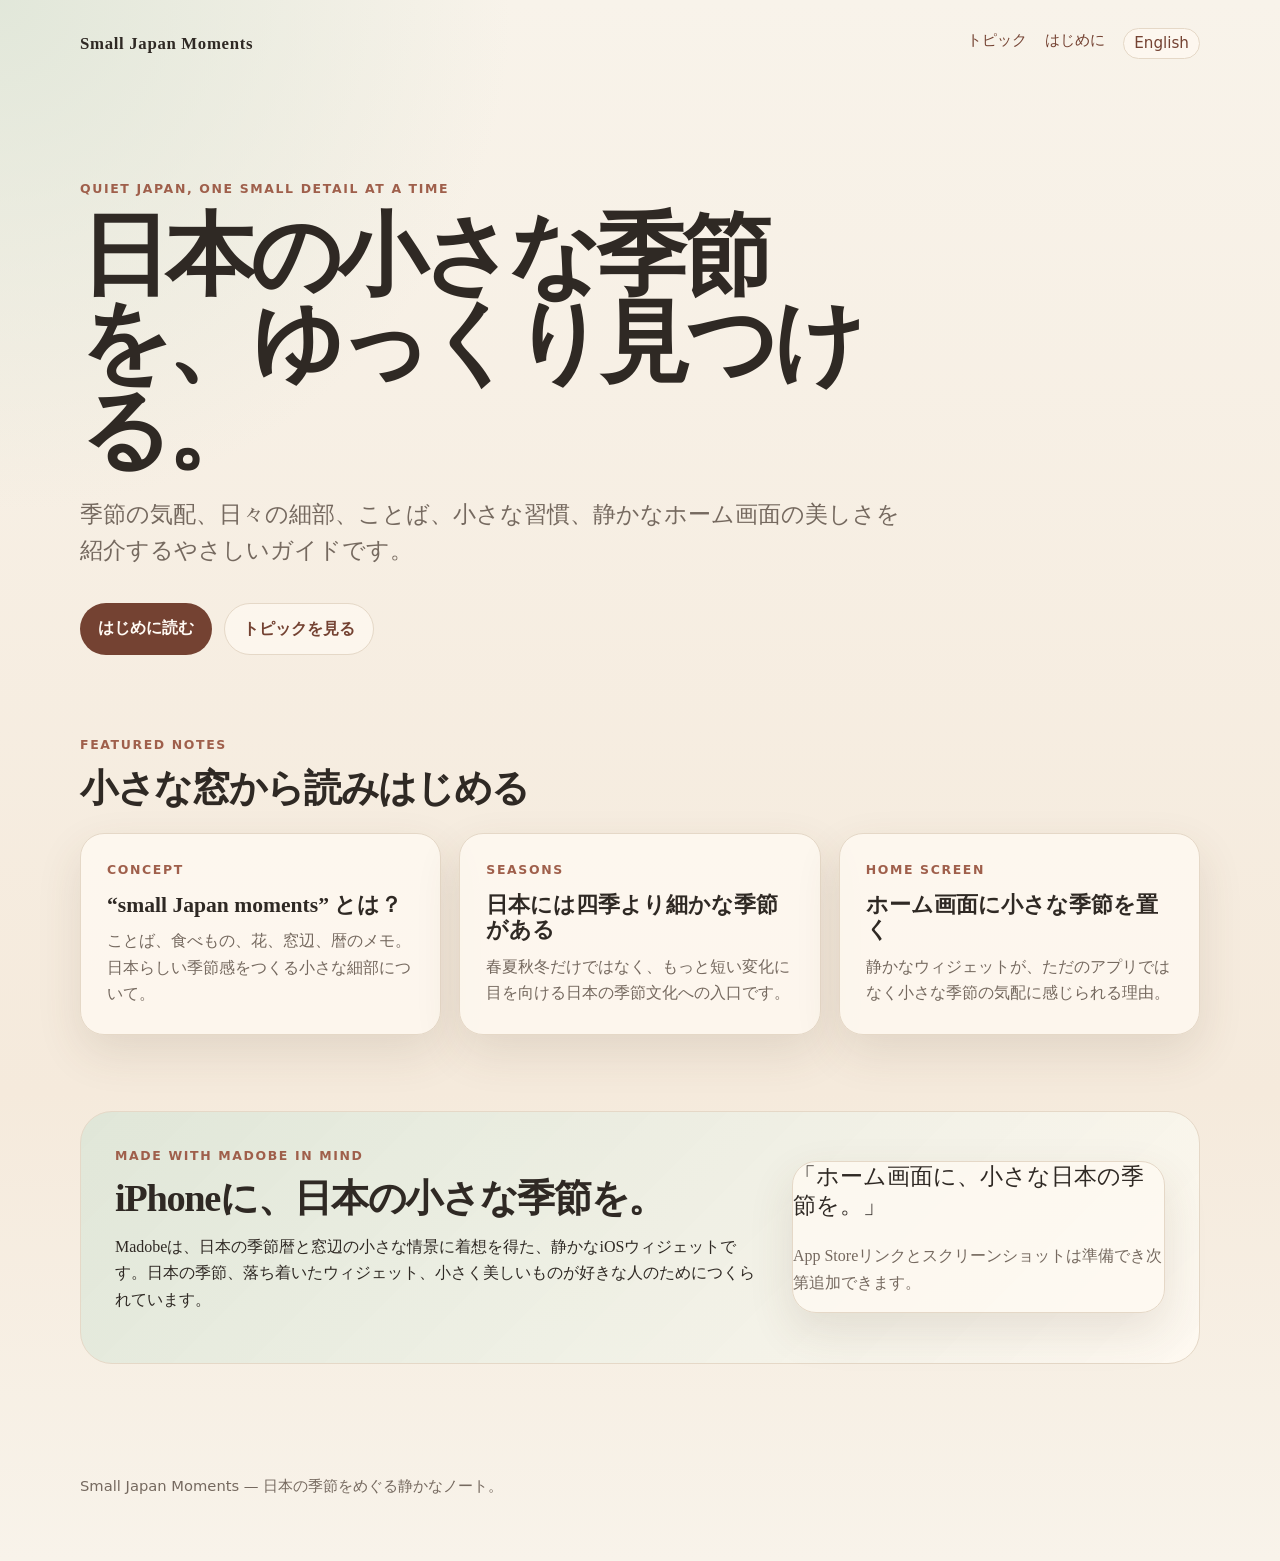
==== ja/index.html @ eb35e0ce "openclaw: add Japanese site version" ====
<!doctype html>
<html lang="ja">
  <head>
    <meta charset="utf-8">
    <meta name="viewport" content="width=device-width, initial-scale=1">
    <title>Small Japan Moments 日本語版</title>
    <meta name="description" content="日本の季節感、小さな習慣、ことば、静かなホーム画面の雰囲気を紹介する短いノート。">
    <link rel="stylesheet" href="../styles.css">
    <link rel="alternate" hreflang="en" href="../index.html">
    <link rel="alternate" hreflang="ja" href="index.html">
  </head>
  <body>
    <header class="site-header">
      <a class="brand" href="index.html">Small Japan Moments</a>
      <nav aria-label="メインナビゲーション">
        <a href="topics.html">トピック</a>
        <a href="articles/what-are-small-japan-moments.html">はじめに</a>
        <a class="lang-switch" href="../index.html" lang="en">English</a>
      </nav>
    </header>

    <main>
      <section class="hero">
        <p class="eyebrow">Quiet Japan, one small detail at a time</p>
        <h1>日本の小さな季節を、ゆっくり見つける。</h1>
        <p class="lead">季節の気配、日々の細部、ことば、小さな習慣、静かなホーム画面の美しさを紹介するやさしいガイドです。</p>
        <div class="hero-actions">
          <a class="button" href="articles/what-are-small-japan-moments.html">はじめに読む</a>
          <a class="button secondary" href="topics.html">トピックを見る</a>
        </div>
      </section>

      <section class="grid-section" aria-labelledby="featured-title">
        <div class="section-heading">
          <p class="eyebrow">Featured notes</p>
          <h2 id="featured-title">小さな窓から読みはじめる</h2>
        </div>
        <div class="card-grid">
          <article class="card">
            <p class="card-kicker">Concept</p>
            <h3><a href="articles/what-are-small-japan-moments.html">“small Japan moments” とは？</a></h3>
            <p>ことば、食べもの、花、窓辺、暦のメモ。日本らしい季節感をつくる小さな細部について。</p>
          </article>
          <article class="card">
            <p class="card-kicker">Seasons</p>
            <h3><a href="articles/japan-has-more-than-four-seasons.html">日本には四季より細かな季節がある</a></h3>
            <p>春夏秋冬だけではなく、もっと短い変化に目を向ける日本の季節文化への入口です。</p>
          </article>
          <article class="card">
            <p class="card-kicker">Home screen</p>
            <h3><a href="articles/a-tiny-season-on-your-home-screen.html">ホーム画面に小さな季節を置く</a></h3>
            <p>静かなウィジェットが、ただのアプリではなく小さな季節の気配に感じられる理由。</p>
          </article>
        </div>
      </section>

      <section class="madobe-bridge" aria-labelledby="madobe-title">
        <div>
          <p class="eyebrow">Made with Madobe in mind</p>
          <h2 id="madobe-title">iPhoneに、日本の小さな季節を。</h2>
          <p>Madobeは、日本の季節暦と窓辺の小さな情景に着想を得た、静かなiOSウィジェットです。日本の季節、落ち着いたウィジェット、小さく美しいものが好きな人のためにつくられています。</p>
        </div>
        <div class="bridge-box">
          <p class="quote">「ホーム画面に、小さな日本の季節を。」</p>
          <p class="muted">App Storeリンクとスクリーンショットは準備でき次第追加できます。</p>
        </div>
      </section>
    </main>

    <footer class="site-footer">
      <p>Small Japan Moments — 日本の季節をめぐる静かなノート。</p>
    </footer>
  </body>
</html>
---- styles.css ----
:root {
  --bg: #f8f3ea;
  --paper: #fffaf2;
  --ink: #2f2924;
  --muted: #75695f;
  --line: #e5d8c7;
  --accent: #9f5f4b;
  --accent-dark: #744232;
  --sage: #dfe6d8;
  --shadow: 0 18px 45px rgba(87, 64, 45, 0.12);
}

* { box-sizing: border-box; }

body {
  margin: 0;
  font-family: Georgia, "Times New Roman", serif;
  color: var(--ink);
  background:
    radial-gradient(circle at top left, rgba(223, 230, 216, 0.9), transparent 32rem),
    linear-gradient(180deg, var(--bg), #f5eadc 70%, var(--bg));
  line-height: 1.65;
}

a { color: var(--accent-dark); }

a:hover { color: var(--accent); }

.site-header,
.site-footer {
  width: min(1120px, calc(100% - 32px));
  margin: 0 auto;
}

.site-header {
  display: flex;
  justify-content: space-between;
  gap: 24px;
  align-items: center;
  padding: 28px 0;
}

.brand {
  color: var(--ink);
  font-size: 1.05rem;
  font-weight: 700;
  letter-spacing: 0.04em;
  text-decoration: none;
}

nav {
  display: flex;
  gap: 18px;
  font-family: ui-sans-serif, system-ui, -apple-system, BlinkMacSystemFont, "Segoe UI", sans-serif;
  font-size: 0.95rem;
}

nav a { text-decoration: none; }

main {
  width: min(1120px, calc(100% - 32px));
  margin: 0 auto;
}

.hero {
  padding: 92px 0 80px;
  max-width: 820px;
}

.eyebrow,
.card-kicker {
  margin: 0 0 12px;
  color: var(--accent);
  font-family: ui-sans-serif, system-ui, -apple-system, BlinkMacSystemFont, "Segoe UI", sans-serif;
  font-size: 0.78rem;
  font-weight: 700;
  letter-spacing: 0.13em;
  text-transform: uppercase;
}

h1,
h2,
h3,
p { margin-top: 0; }

h1 {
  margin-bottom: 22px;
  font-size: clamp(2.6rem, 7vw, 5.9rem);
  line-height: 0.98;
  letter-spacing: -0.055em;
}

h2 {
  margin-bottom: 14px;
  font-size: clamp(1.8rem, 3vw, 3rem);
  line-height: 1.08;
  letter-spacing: -0.035em;
}

h3 {
  margin-bottom: 10px;
  font-size: 1.35rem;
  line-height: 1.18;
}

.lead {
  color: var(--muted);
  font-size: clamp(1.15rem, 2vw, 1.45rem);
  line-height: 1.55;
}

.hero-actions {
  display: flex;
  flex-wrap: wrap;
  gap: 12px;
  margin-top: 34px;
}

.button {
  display: inline-flex;
  border-radius: 999px;
  padding: 12px 18px;
  background: var(--accent-dark);
  color: #fffaf4;
  font-family: ui-sans-serif, system-ui, -apple-system, BlinkMacSystemFont, "Segoe UI", sans-serif;
  font-weight: 700;
  text-decoration: none;
}

.button.secondary {
  border: 1px solid var(--line);
  background: rgba(255, 250, 242, 0.74);
  color: var(--accent-dark);
}

.grid-section,
.madobe-bridge,
.page,
.article {
  margin-bottom: 76px;
}

.section-heading {
  max-width: 720px;
  margin-bottom: 24px;
}

.card-grid {
  display: grid;
  grid-template-columns: repeat(3, minmax(0, 1fr));
  gap: 18px;
}

.card,
.note-box,
.topic-list section,
.bridge-box {
  border: 1px solid var(--line);
  border-radius: 24px;
  background: rgba(255, 250, 242, 0.78);
  box-shadow: var(--shadow);
}

.card { padding: 26px; }
.card h3 a { color: var(--ink); text-decoration: none; }
.card p:last-child { color: var(--muted); margin-bottom: 0; }

.madobe-bridge {
  display: grid;
  grid-template-columns: minmax(0, 1.4fr) minmax(280px, 0.8fr);
  gap: 24px;
  align-items: center;
  padding: 34px;
  border-radius: 32px;
  background: linear-gradient(135deg, rgba(223, 230, 216, 0.95), rgba(255, 250, 242, 0.88));
  border: 1px solid var(--line);
}

.quote {
  font-size: 1.45rem;
  line-height: 1.25;
}

.muted { color: var(--muted); }

.page,
.article {
  max-width: 780px;
  padding-top: 58px;
}

.article p:not(.eyebrow),
.page p:not(.eyebrow) {
  font-size: 1.08rem;
}

.note-box {
  margin-top: 34px;
  padding: 24px;
}

.topic-list {
  display: grid;
  gap: 16px;
  margin-top: 32px;
}

.topic-list section { padding: 24px; }
.topic-list p { color: var(--muted); margin-bottom: 0; }

.site-footer {
  padding: 34px 0 48px;
  color: var(--muted);
  font-family: ui-sans-serif, system-ui, -apple-system, BlinkMacSystemFont, "Segoe UI", sans-serif;
  font-size: 0.92rem;
}

@media (max-width: 760px) {
  .site-header {
    align-items: flex-start;
    flex-direction: column;
  }

  .hero { padding-top: 54px; }

  .card-grid,
  .madobe-bridge {
    grid-template-columns: 1fr;
  }

  .madobe-bridge { padding: 24px; }
}

.lang-switch {
  border: 1px solid var(--line);
  border-radius: 999px;
  padding: 2px 10px;
  background: rgba(255, 250, 242, 0.72);
}

:lang(ja) body {
  font-family: "Hiragino Mincho ProN", "Yu Mincho", YuMincho, "Noto Serif JP", Georgia, serif;
}

:lang(ja) nav,
:lang(ja) .eyebrow,
:lang(ja) .card-kicker,
:lang(ja) .button,
:lang(ja) .site-footer {
  font-family: ui-sans-serif, system-ui, -apple-system, BlinkMacSystemFont, "Segoe UI", "Hiragino Sans", "Yu Gothic", sans-serif;
}
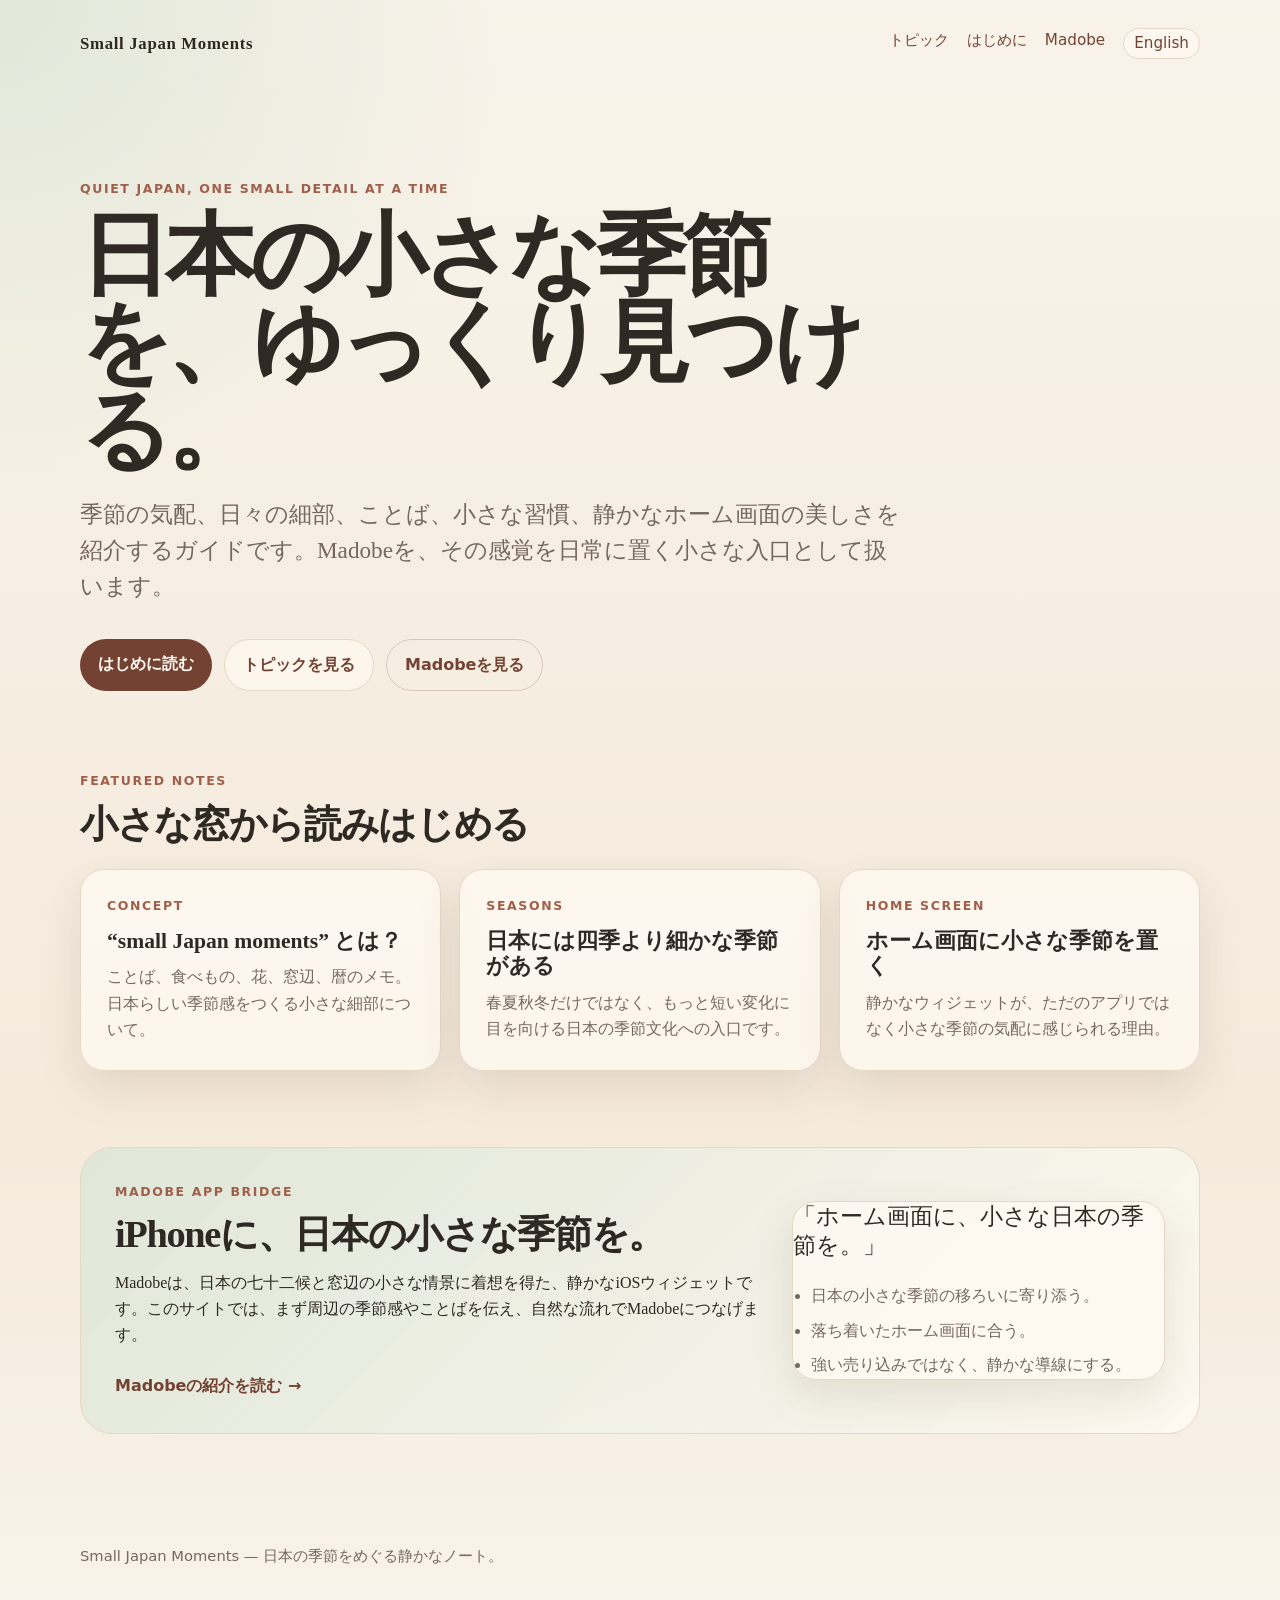
==== commit d8bcd029: "openclaw: add Madobe public site bridge" ====
--- a/ja/index.html
+++ b/ja/index.html
@@ -3,8 +3,8 @@
   <head>
     <meta charset="utf-8">
     <meta name="viewport" content="width=device-width, initial-scale=1">
-    <title>Small Japan Moments 日本語版</title>
-    <meta name="description" content="日本の季節感、小さな習慣、ことば、静かなホーム画面の雰囲気を紹介する短いノート。">
+    <title>Small Japan Moments 日本語版 | 日本の小さな季節とMadobe</title>
+    <meta name="description" content="日本の季節感、小さな習慣、ことば、静かなホーム画面の雰囲気と、iPhoneに小さな日本の季節を届けるMadobeを紹介する短いノート。">
     <link rel="stylesheet" href="../styles.css">
     <link rel="alternate" hreflang="en" href="../index.html">
     <link rel="alternate" hreflang="ja" href="index.html">
@@ -15,6 +15,7 @@
       <nav aria-label="メインナビゲーション">
         <a href="topics.html">トピック</a>
         <a href="articles/what-are-small-japan-moments.html">はじめに</a>
+        <a href="madobe.html">Madobe</a>
         <a class="lang-switch" href="../index.html" lang="en">English</a>
       </nav>
     </header>
@@ -23,10 +24,11 @@
       <section class="hero">
         <p class="eyebrow">Quiet Japan, one small detail at a time</p>
         <h1>日本の小さな季節を、ゆっくり見つける。</h1>
-        <p class="lead">季節の気配、日々の細部、ことば、小さな習慣、静かなホーム画面の美しさを紹介するやさしいガイドです。</p>
+        <p class="lead">季節の気配、日々の細部、ことば、小さな習慣、静かなホーム画面の美しさを紹介するガイドです。Madobeを、その感覚を日常に置く小さな入口として扱います。</p>
         <div class="hero-actions">
           <a class="button" href="articles/what-are-small-japan-moments.html">はじめに読む</a>
           <a class="button secondary" href="topics.html">トピックを見る</a>
+          <a class="button ghost" href="madobe.html">Madobeを見る</a>
         </div>
       </section>
 
@@ -56,13 +58,18 @@
 
       <section class="madobe-bridge" aria-labelledby="madobe-title">
         <div>
-          <p class="eyebrow">Made with Madobe in mind</p>
+          <p class="eyebrow">Madobe app bridge</p>
           <h2 id="madobe-title">iPhoneに、日本の小さな季節を。</h2>
-          <p>Madobeは、日本の季節暦と窓辺の小さな情景に着想を得た、静かなiOSウィジェットです。日本の季節、落ち着いたウィジェット、小さく美しいものが好きな人のためにつくられています。</p>
+          <p>Madobeは、日本の七十二候と窓辺の小さな情景に着想を得た、静かなiOSウィジェットです。このサイトでは、まず周辺の季節感やことばを伝え、自然な流れでMadobeにつなげます。</p>
+          <a class="text-link" href="madobe.html">Madobeの紹介を読む →</a>
         </div>
         <div class="bridge-box">
           <p class="quote">「ホーム画面に、小さな日本の季節を。」</p>
-          <p class="muted">App Storeリンクとスクリーンショットは準備でき次第追加できます。</p>
+          <ul class="quiet-list">
+            <li>日本の小さな季節の移ろいに寄り添う。</li>
+            <li>落ち着いたホーム画面に合う。</li>
+            <li>強い売り込みではなく、静かな導線にする。</li>
+          </ul>
         </div>
       </section>
     </main>
--- a/styles.css
+++ b/styles.css
@@ -133,6 +133,42 @@
   color: var(--accent-dark);
 }
 
+.button.ghost {
+  border: 1px solid rgba(116, 66, 50, 0.22);
+  background: transparent;
+  color: var(--accent-dark);
+}
+
+.text-link {
+  display: inline-flex;
+  margin-top: 8px;
+  color: var(--accent-dark);
+  font-family: ui-sans-serif, system-ui, -apple-system, BlinkMacSystemFont, "Segoe UI", sans-serif;
+  font-weight: 700;
+  text-decoration: none;
+}
+
+.quiet-list {
+  margin: 16px 0 0;
+  padding-left: 1.1rem;
+  color: var(--muted);
+}
+
+.quiet-list li + li { margin-top: 8px; }
+
+.feature-stack {
+  display: grid;
+  gap: 18px;
+  margin-top: 34px;
+}
+
+.feature-stack section {
+  border-left: 3px solid var(--accent);
+  padding-left: 20px;
+}
+
+.cta-box h2 { margin-bottom: 10px; }
+
 .grid-section,
 .madobe-bridge,
 .page,
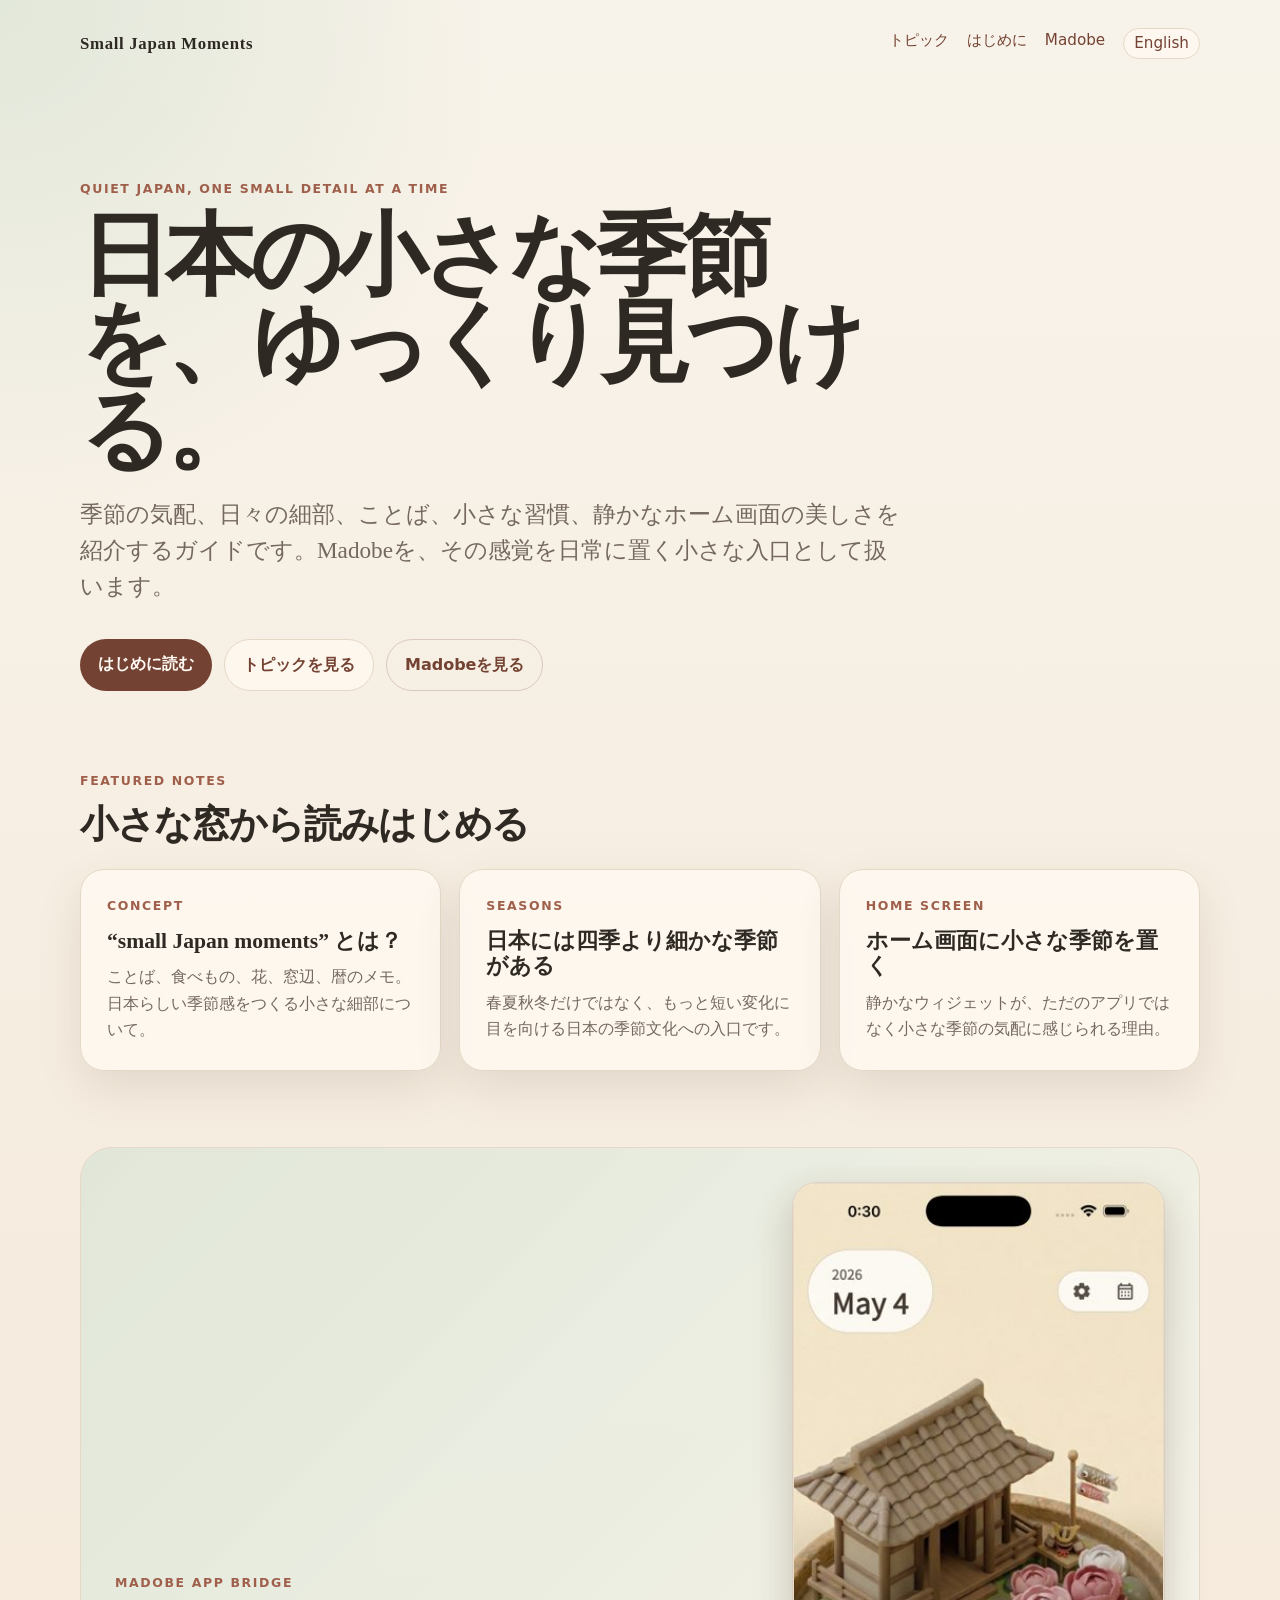
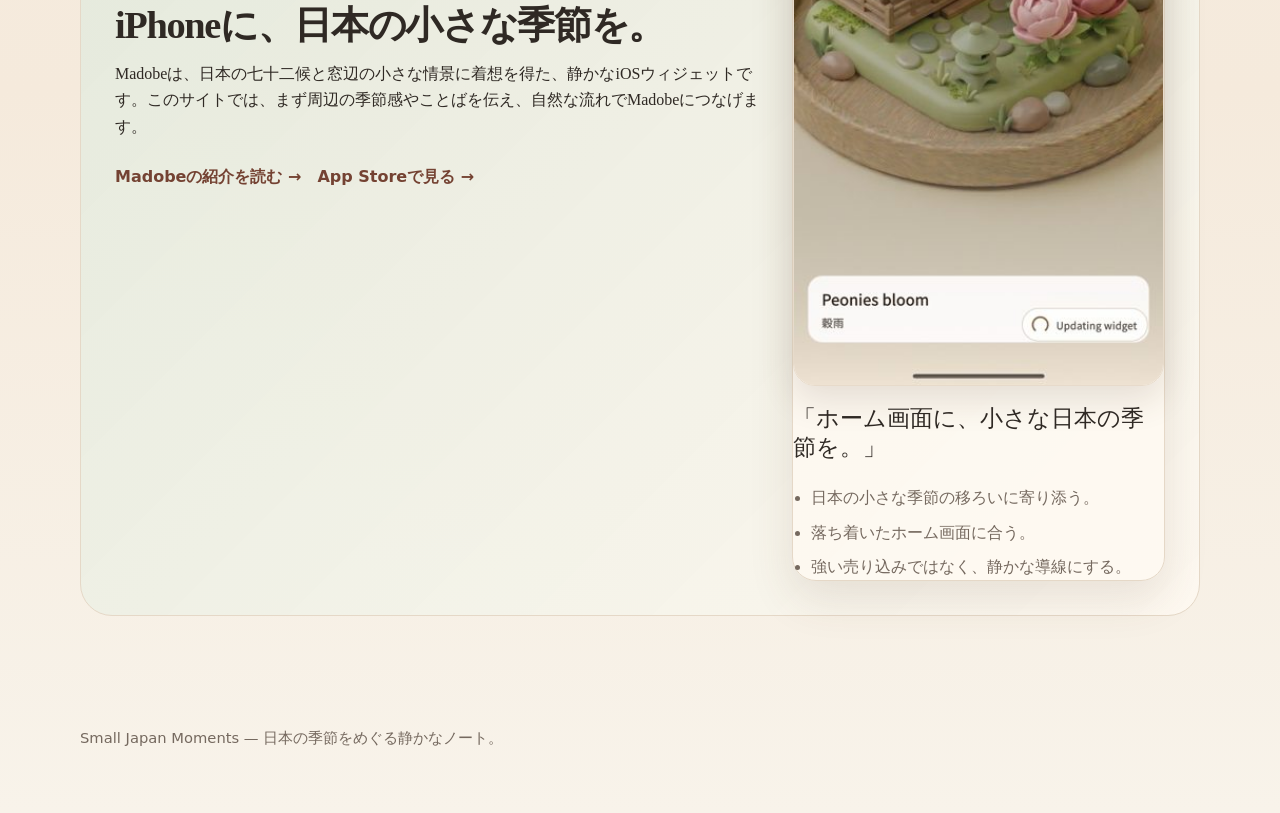
==== commit ea88d4c5: "openclaw: add Madobe app store CTA and screenshots" ====
--- a/ja/index.html
+++ b/ja/index.html
@@ -61,9 +61,13 @@
           <p class="eyebrow">Madobe app bridge</p>
           <h2 id="madobe-title">iPhoneに、日本の小さな季節を。</h2>
           <p>Madobeは、日本の七十二候と窓辺の小さな情景に着想を得た、静かなiOSウィジェットです。このサイトでは、まず周辺の季節感やことばを伝え、自然な流れでMadobeにつなげます。</p>
-          <a class="text-link" href="madobe.html">Madobeの紹介を読む →</a>
+          <div class="inline-actions">
+            <a class="text-link" href="madobe.html">Madobeの紹介を読む →</a>
+            <a class="text-link" href="https://apps.apple.com/app/id6761128780">App Storeで見る →</a>
+          </div>
         </div>
         <div class="bridge-box">
+          <img class="bridge-image" src="../assets/madobe/madobe-peonies.jpg" alt="牡丹の小さな季節の情景を表示するMadobeのiPhone画面。">
           <p class="quote">「ホーム画面に、小さな日本の季節を。」</p>
           <ul class="quiet-list">
             <li>日本の小さな季節の移ろいに寄り添う。</li>
--- a/styles.css
+++ b/styles.css
@@ -285,3 +285,55 @@
 :lang(ja) .site-footer {
   font-family: ui-sans-serif, system-ui, -apple-system, BlinkMacSystemFont, "Segoe UI", "Hiragino Sans", "Yu Gothic", sans-serif;
 }
+
+.inline-actions {
+  display: flex;
+  flex-wrap: wrap;
+  gap: 16px;
+  align-items: center;
+}
+
+.bridge-image,
+.app-hero img,
+.screenshot-grid img {
+  display: block;
+  width: 100%;
+  height: auto;
+  border-radius: 22px;
+  border: 1px solid rgba(229, 216, 199, 0.9);
+  box-shadow: 0 14px 34px rgba(87, 64, 45, 0.14);
+}
+
+.bridge-image {
+  margin-bottom: 18px;
+}
+
+.app-hero {
+  max-width: 460px;
+  margin: 34px 0 12px;
+}
+
+.screenshot-gallery {
+  margin-top: 42px;
+}
+
+.screenshot-grid {
+  display: grid;
+  grid-template-columns: repeat(3, minmax(0, 1fr));
+  gap: 16px;
+  margin-top: 20px;
+}
+
+.cta-box .button {
+  margin-top: 10px;
+}
+
+@media (max-width: 760px) {
+  .screenshot-grid {
+    grid-template-columns: 1fr;
+  }
+
+  .app-hero {
+    max-width: 100%;
+  }
+}
